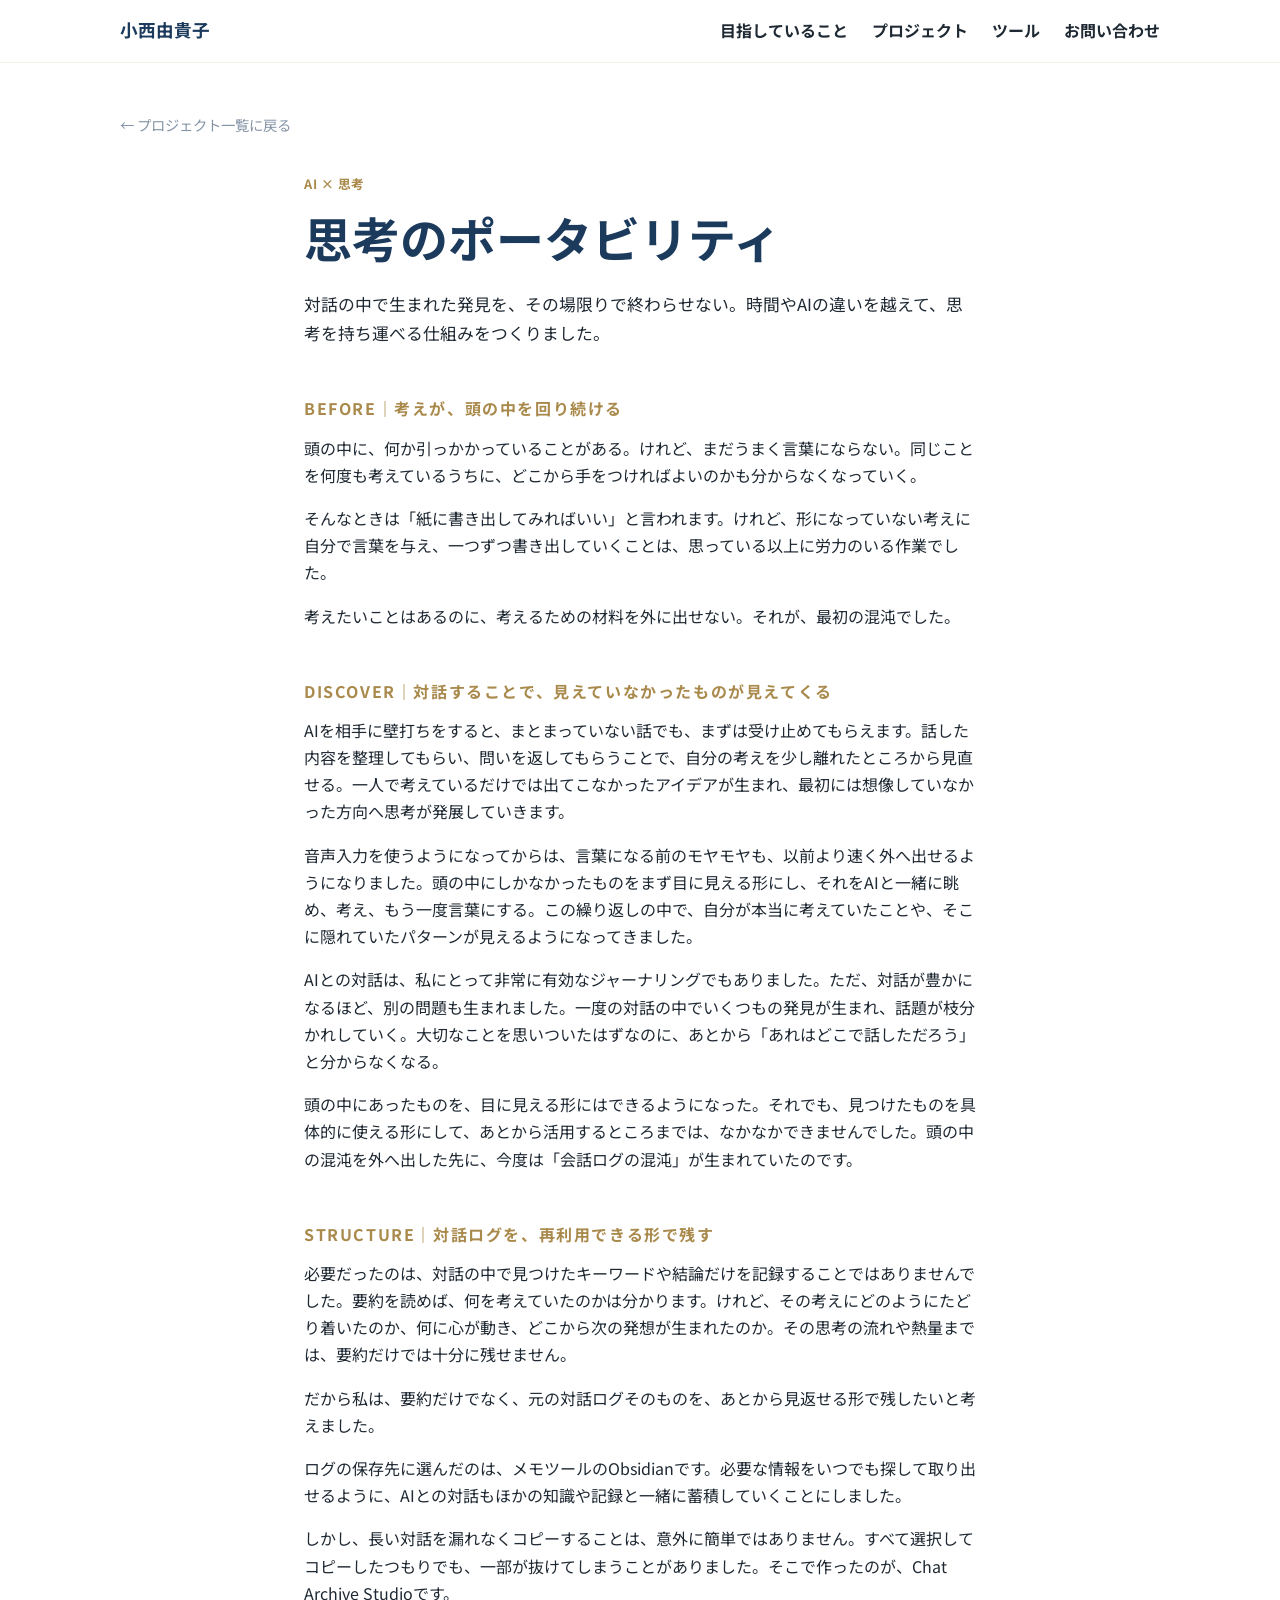
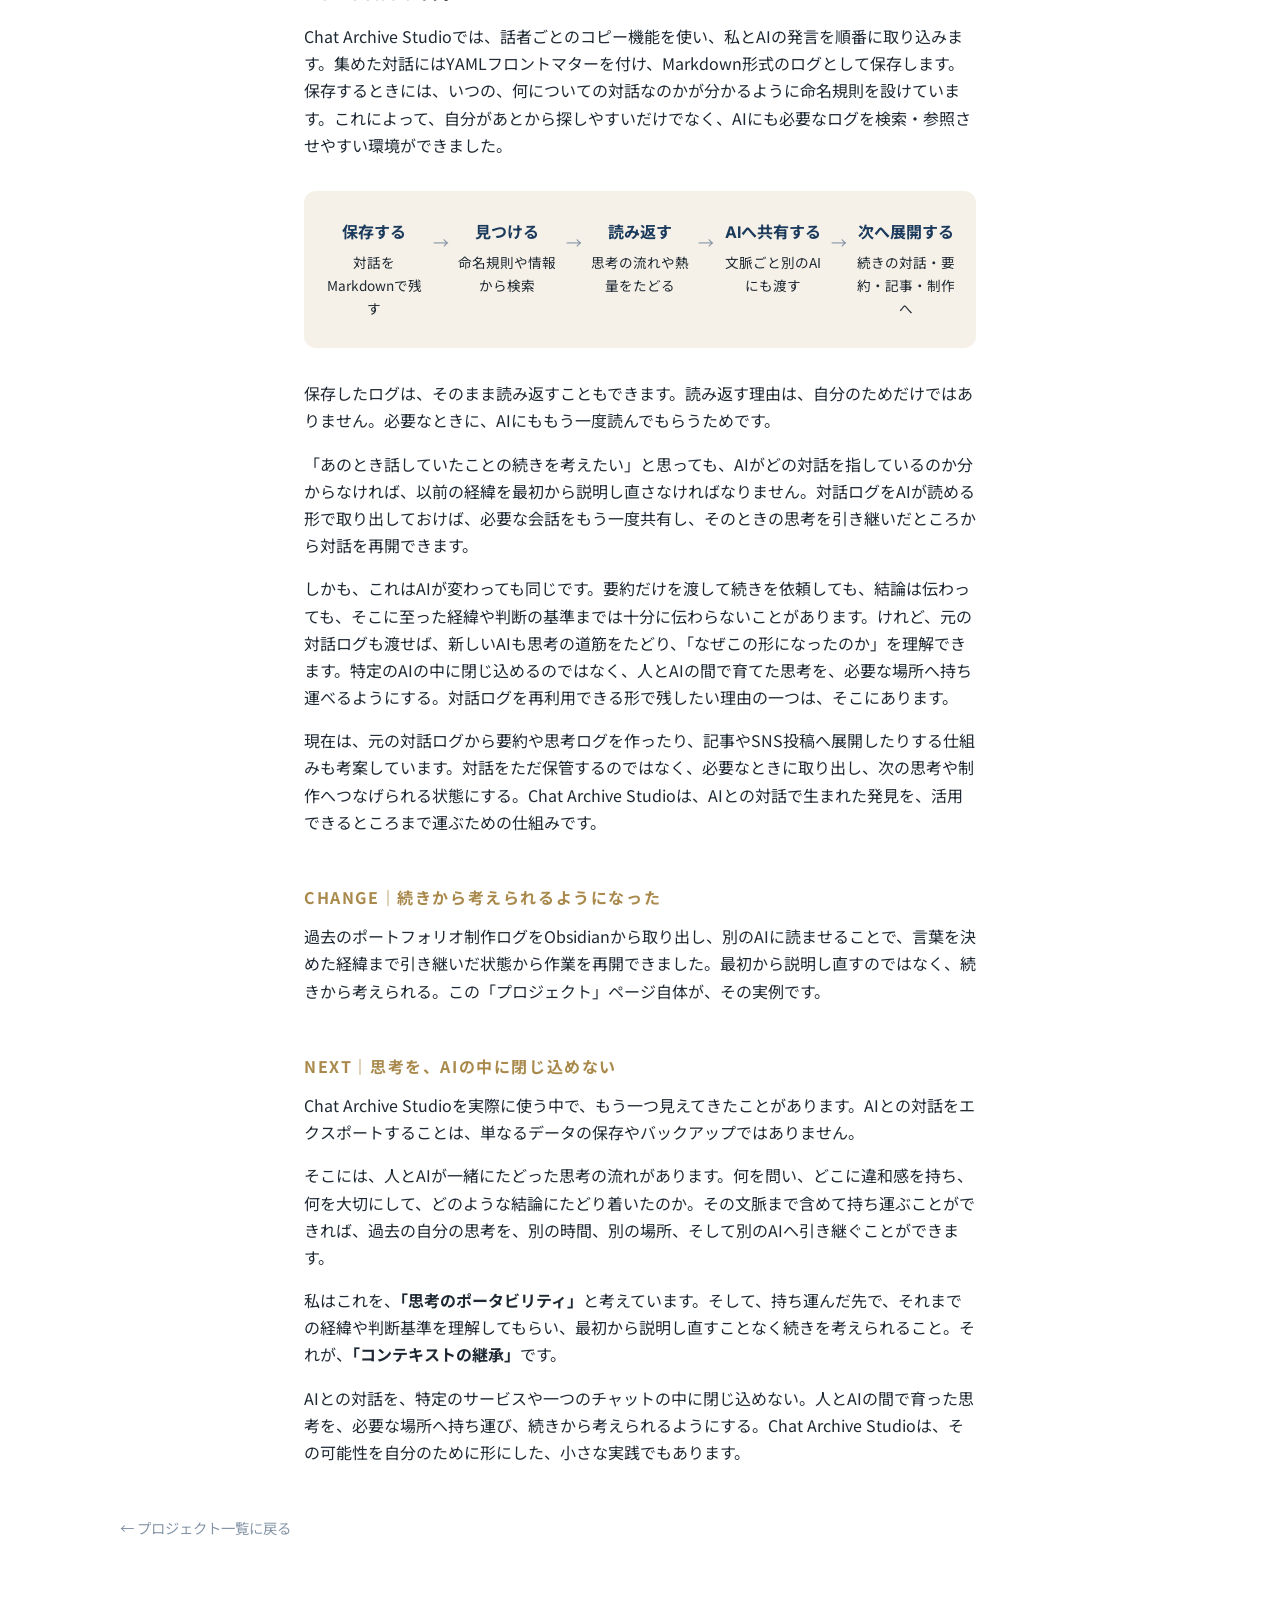
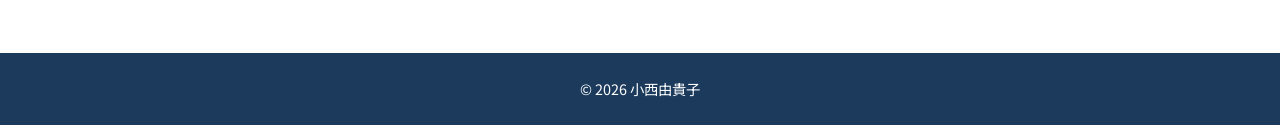
==== project-01.html @ 8c2e85bb "Initial commit: portfolio site" ====
<!DOCTYPE html>
<html lang="ja">
<head>
  <meta charset="UTF-8" />
  <meta name="viewport" content="width=device-width, initial-scale=1.0" />
  <title>思考のポータビリティ | 小西由貴子</title>
  <meta name="description" content="AIとの対話で生まれた発見を、その場限りで終わらせない。Chat Archive Studioで対話ログを再利用できる形に変え、思考を時間やAIの違いを越えて持ち運べるようにした実践の記録。" />

  <meta property="og:title" content="思考のポータビリティ | 小西由貴子" />
  <meta property="og:description" content="AIとの対話で生まれた発見を、その場限りで終わらせない。思考を時間やAIの違いを越えて持ち運べるようにした実践の記録。" />
  <meta property="og:type" content="article" />
  <meta name="twitter:card" content="summary_large_image" />

  <link rel="preconnect" href="https://fonts.googleapis.com" />
  <link rel="preconnect" href="https://fonts.gstatic.com" crossorigin />
  <link href="https://fonts.googleapis.com/css2?family=Inter:wght@700&family=Noto+Sans+JP:wght@400;700&display=swap" rel="stylesheet" />

  <link rel="stylesheet" href="styles.css" />
</head>
<body>
  <header class="site-header">
    <div class="container">
      <a href="index.html" class="logo">小西由貴子</a>
      <nav>
        <a href="index.html#vision">目指していること</a>
        <a href="index.html#projects">プロジェクト</a>
        <a href="index.html#tools">ツール</a>
        <a href="index.html#contact">お問い合わせ</a>
      </nav>
    </div>
  </header>

  <main>
    <section class="project-detail">
      <div class="container">
        <a href="index.html#projects" class="back-link">← プロジェクト一覧に戻る</a>

        <div class="project-detail-header">
          <span class="project-tag">AI × 思考</span>
          <h1>思考のポータビリティ</h1>
          <p class="lead">対話の中で生まれた発見を、その場限りで終わらせない。時間やAIの違いを越えて、思考を持ち運べる仕組みをつくりました。</p>
        </div>

        <div class="project-detail-body">

          <section>
            <p class="section-eyebrow">BEFORE｜考えが、頭の中を回り続ける</p>
            <p>頭の中に、何か引っかかっていることがある。けれど、まだうまく言葉にならない。同じことを何度も考えているうちに、どこから手をつければよいのかも分からなくなっていく。</p>
            <p>そんなときは「紙に書き出してみればいい」と言われます。けれど、形になっていない考えに自分で言葉を与え、一つずつ書き出していくことは、思っている以上に労力のいる作業でした。</p>
            <p>考えたいことはあるのに、考えるための材料を外に出せない。それが、最初の混沌でした。</p>
          </section>

          <section>
            <p class="section-eyebrow">DISCOVER｜対話することで、見えていなかったものが見えてくる</p>
            <p>AIを相手に壁打ちをすると、まとまっていない話でも、まずは受け止めてもらえます。話した内容を整理してもらい、問いを返してもらうことで、自分の考えを少し離れたところから見直せる。一人で考えているだけでは出てこなかったアイデアが生まれ、最初には想像していなかった方向へ思考が発展していきます。</p>
            <p>音声入力を使うようになってからは、言葉になる前のモヤモヤも、以前より速く外へ出せるようになりました。頭の中にしかなかったものをまず目に見える形にし、それをAIと一緒に眺め、考え、もう一度言葉にする。この繰り返しの中で、自分が本当に考えていたことや、そこに隠れていたパターンが見えるようになってきました。</p>
            <p>AIとの対話は、私にとって非常に有効なジャーナリングでもありました。ただ、対話が豊かになるほど、別の問題も生まれました。一度の対話の中でいくつもの発見が生まれ、話題が枝分かれしていく。大切なことを思いついたはずなのに、あとから「あれはどこで話しただろう」と分からなくなる。</p>
            <p>頭の中にあったものを、目に見える形にはできるようになった。それでも、見つけたものを具体的に使える形にして、あとから活用するところまでは、なかなかできませんでした。頭の中の混沌を外へ出した先に、今度は「会話ログの混沌」が生まれていたのです。</p>
          </section>

          <section>
            <p class="section-eyebrow">STRUCTURE｜対話ログを、再利用できる形で残す</p>
            <p>必要だったのは、対話の中で見つけたキーワードや結論だけを記録することではありませんでした。要約を読めば、何を考えていたのかは分かります。けれど、その考えにどのようにたどり着いたのか、何に心が動き、どこから次の発想が生まれたのか。その思考の流れや熱量までは、要約だけでは十分に残せません。</p>
            <p>だから私は、要約だけでなく、元の対話ログそのものを、あとから見返せる形で残したいと考えました。</p>
            <p>ログの保存先に選んだのは、メモツールのObsidianです。必要な情報をいつでも探して取り出せるように、AIとの対話もほかの知識や記録と一緒に蓄積していくことにしました。</p>
            <p>しかし、長い対話を漏れなくコピーすることは、意外に簡単ではありません。すべて選択してコピーしたつもりでも、一部が抜けてしまうことがありました。そこで作ったのが、Chat Archive Studioです。</p>
            <p>Chat Archive Studioでは、話者ごとのコピー機能を使い、私とAIの発言を順番に取り込みます。集めた対話にはYAMLフロントマターを付け、Markdown形式のログとして保存します。保存するときには、いつの、何についての対話なのかが分かるように命名規則を設けています。これによって、自分があとから探しやすいだけでなく、AIにも必要なログを検索・参照させやすい環境ができました。</p>

            <div class="flow-grid" aria-label="対話ログの活用フロー">
              <div class="flow-step">
                <h4>保存する</h4>
                <p>対話をMarkdownで残す</p>
              </div>
              <span class="flow-arrow" aria-hidden="true">→</span>
              <div class="flow-step">
                <h4>見つける</h4>
                <p>命名規則や情報から検索</p>
              </div>
              <span class="flow-arrow" aria-hidden="true">→</span>
              <div class="flow-step">
                <h4>読み返す</h4>
                <p>思考の流れや熱量をたどる</p>
              </div>
              <span class="flow-arrow" aria-hidden="true">→</span>
              <div class="flow-step">
                <h4>AIへ共有する</h4>
                <p>文脈ごと別のAIにも渡す</p>
              </div>
              <span class="flow-arrow" aria-hidden="true">→</span>
              <div class="flow-step">
                <h4>次へ展開する</h4>
                <p>続きの対話・要約・記事・制作へ</p>
              </div>
            </div>

            <p>保存したログは、そのまま読み返すこともできます。読み返す理由は、自分のためだけではありません。必要なときに、AIにももう一度読んでもらうためです。</p>
            <p>「あのとき話していたことの続きを考えたい」と思っても、AIがどの対話を指しているのか分からなければ、以前の経緯を最初から説明し直さなければなりません。対話ログをAIが読める形で取り出しておけば、必要な会話をもう一度共有し、そのときの思考を引き継いだところから対話を再開できます。</p>
            <p>しかも、これはAIが変わっても同じです。要約だけを渡して続きを依頼しても、結論は伝わっても、そこに至った経緯や判断の基準までは十分に伝わらないことがあります。けれど、元の対話ログも渡せば、新しいAIも思考の道筋をたどり、「なぜこの形になったのか」を理解できます。特定のAIの中に閉じ込めるのではなく、人とAIの間で育てた思考を、必要な場所へ持ち運べるようにする。対話ログを再利用できる形で残したい理由の一つは、そこにあります。</p>
            <p>現在は、元の対話ログから要約や思考ログを作ったり、記事やSNS投稿へ展開したりする仕組みも考案しています。対話をただ保管するのではなく、必要なときに取り出し、次の思考や制作へつなげられる状態にする。Chat Archive Studioは、AIとの対話で生まれた発見を、活用できるところまで運ぶための仕組みです。</p>
          </section>

          <section>
            <p class="section-eyebrow">CHANGE｜続きから考えられるようになった</p>
            <p>過去のポートフォリオ制作ログをObsidianから取り出し、別のAIに読ませることで、言葉を決めた経緯まで引き継いだ状態から作業を再開できました。最初から説明し直すのではなく、続きから考えられる。この「プロジェクト」ページ自体が、その実例です。</p>
          </section>

          <section>
            <p class="section-eyebrow">NEXT｜思考を、AIの中に閉じ込めない</p>
            <p>Chat Archive Studioを実際に使う中で、もう一つ見えてきたことがあります。AIとの対話をエクスポートすることは、単なるデータの保存やバックアップではありません。</p>
            <p>そこには、人とAIが一緒にたどった思考の流れがあります。何を問い、どこに違和感を持ち、何を大切にして、どのような結論にたどり着いたのか。その文脈まで含めて持ち運ぶことができれば、過去の自分の思考を、別の時間、別の場所、そして別のAIへ引き継ぐことができます。</p>
            <p>私はこれを、<strong>「思考のポータビリティ」</strong>と考えています。そして、持ち運んだ先で、それまでの経緯や判断基準を理解してもらい、最初から説明し直すことなく続きを考えられること。それが、<strong>「コンテキストの継承」</strong>です。</p>
            <p>AIとの対話を、特定のサービスや一つのチャットの中に閉じ込めない。人とAIの間で育った思考を、必要な場所へ持ち運び、続きから考えられるようにする。Chat Archive Studioは、その可能性を自分のために形にした、小さな実践でもあります。</p>
          </section>

        </div>

        <a href="index.html#projects" class="back-link">← プロジェクト一覧に戻る</a>
      </div>
    </section>
  </main>

  <footer class="site-footer">
    <div class="container">
      <p>© 2026 小西由貴子</p>
    </div>
  </footer>
</body>
</html>
---- styles.css ----
/* ==========================================================
   AI導入支援ポートフォリオ v1
   ブランドガイド: ../brand-guidelines/ai導入支援ポートフォリオ-v1.md
   ========================================================== */

:root {
  --color-gold: #C9A961;
  --color-gold-dark: #A98A4C;
  --color-slate: #8494A6;
  --color-navy: #1B3A5C;
  --color-white: #FFFFFF;
  --color-bg-soft: #F5F1E8;
  --color-text: #1F2933;

  --font-heading: 'Inter', 'Noto Sans JP', sans-serif;
  --font-body: 'Noto Sans JP', sans-serif;

  --max-width: 1080px;
}

* {
  box-sizing: border-box;
}

html {
  scroll-behavior: smooth;
}

body {
  margin: 0;
  font-family: var(--font-body);
  font-size: 16px;
  line-height: 1.7;
  color: var(--color-text);
  background: var(--color-white);
}

h1, h2, h3 {
  font-family: var(--font-heading);
  font-weight: 700;
  line-height: 1.4;
  margin: 0 0 0.6em;
}

h1 { font-size: clamp(1.8rem, 4vw + 1rem, 3rem); }
h2 { font-size: clamp(1.5rem, 2.5vw + 1rem, 2.25rem); }
h3 { font-size: clamp(1.1rem, 1.5vw + 1rem, 1.5rem); }

p {
  margin: 0 0 1em;
}

.container {
  max-width: var(--max-width);
  margin: 0 auto;
  padding: 0 1.25rem;
}

.sp-only {
  display: inline;
}
@media (min-width: 768px) {
  .sp-only { display: none; }
}

/* ボタン */
.btn-primary {
  display: inline-block;
  background: var(--color-gold);
  color: var(--color-navy);
  text-decoration: none;
  font-weight: 700;
  padding: 0.75rem 1.75rem;
  border-radius: 999px;
  transition: box-shadow 0.2s ease;
  min-height: 44px;
  line-height: 1.3;
}
.btn-primary:hover,
.btn-primary:focus-visible {
  box-shadow: 0 4px 14px rgba(27, 58, 92, 0.3);
}
.btn-lg {
  font-size: 1.05rem;
  padding: 0.9rem 2.25rem;
}

/* ヘッダー */
.site-header {
  border-bottom: 1px solid var(--color-bg-soft);
  padding: 1rem 0;
}
.site-header .container {
  display: flex;
  align-items: center;
  justify-content: space-between;
  flex-wrap: wrap;
  gap: 0.75rem;
}
.logo {
  font-family: var(--font-heading);
  font-weight: 700;
  color: var(--color-navy);
  text-decoration: none;
  font-size: 1.1rem;
}
.site-header nav {
  display: flex;
  gap: 1.5rem;
}
.site-header nav a {
  color: var(--color-text);
  text-decoration: none;
  font-weight: 700;
}
.site-header nav a:hover {
  color: var(--color-navy);
  text-decoration: underline;
}

/* Hero */
.hero {
  background: var(--color-bg-soft);
  padding: 4rem 0 2rem;
  overflow: hidden;
}
.hero-inner {
  display: flex;
  flex-direction: column;
  align-items: center;
  gap: 2.5rem;
}
@media (min-width: 900px) {
  .hero-inner {
    flex-direction: row;
    gap: 3rem;
  }
  .hero-text {
    flex: 0 0 40%;
  }
  .hero-visual {
    flex: 1 1 60%;
  }
}
.hero-text {
  text-align: center;
}
@media (min-width: 900px) {
  .hero-text {
    text-align: left;
  }
}
.hero h1 {
  color: var(--color-navy);
  letter-spacing: 0.02em;
}
.hero-lead {
  font-size: 1.05rem;
  font-weight: 700;
  color: var(--color-navy);
  margin: 0 0 1rem;
}
.hero .sub {
  font-size: 1rem;
  max-width: 32em;
  margin: 0 auto 1.5rem;
}
@media (min-width: 900px) {
  .hero .sub {
    margin: 0 0 1.5rem;
  }
}
.hero-name {
  font-weight: 700;
  color: var(--color-navy);
  margin: 0 0 1.5rem;
}
.hero-visual {
  width: 100%;
  max-width: 640px;
}
.hero-visual svg {
  width: 100%;
  height: auto;
  display: block;
}
.hero-scroll {
  display: flex;
  flex-direction: column;
  align-items: center;
  gap: 0.25rem;
  width: fit-content;
  margin: 2.5rem auto 0;
  color: var(--color-slate);
  text-decoration: none;
  font-size: 0.75rem;
  letter-spacing: 0.1em;
  text-transform: uppercase;
}
.hero-scroll:hover {
  color: var(--color-navy);
}

/* コンセプト */
.concept {
  background: var(--color-white);
  padding: 4rem 0;
}
.concept-flow {
  display: flex;
  flex-direction: column;
  align-items: center;
  gap: 1.5rem;
}
@media (min-width: 900px) {
  .concept-flow {
    flex-direction: row;
    align-items: flex-start;
    justify-content: space-between;
    gap: 0.5rem;
  }
}
.concept-step {
  text-align: center;
  max-width: 14em;
}
.concept-dot {
  display: inline-block;
  width: 12px;
  height: 12px;
  border-radius: 50%;
  background: var(--color-navy);
  margin-bottom: 0.75rem;
}
.concept-step:last-child .concept-dot {
  background: var(--color-gold);
}
.concept-step h3 {
  color: var(--color-navy);
  margin-bottom: 0.4em;
}
.concept-step p {
  font-size: 0.9rem;
  color: var(--color-text);
  margin: 0;
}
.concept-arrow {
  color: var(--color-slate);
  font-size: 1.1rem;
  transform: rotate(90deg);
}
@media (min-width: 900px) {
  .concept-arrow {
    transform: none;
    margin-top: 0.4rem;
  }
}

/* 目指していること */
.vision {
  background: var(--color-white);
  padding: 4rem 0;
}
.vision-inner {
  max-width: 34em;
  margin: 0 auto;
}
.section-eyebrow {
  font-size: 0.75rem;
  font-weight: 700;
  letter-spacing: 0.1em;
  text-transform: uppercase;
  color: var(--color-gold-dark);
  margin: 0 0 0.75rem;
}
.vision-inner h2 {
  color: var(--color-navy);
  margin-bottom: 1.5rem;
}
.vision-inner p {
  font-size: 1rem;
}

/* 何者か */
.who {
  padding: 4rem 0;
}
.who h2 {
  text-align: center;
  margin-bottom: 2.5rem;
}
.who-grid {
  display: grid;
  grid-template-columns: 1fr;
  gap: 1.5rem;
}
@media (min-width: 768px) {
  .who-grid {
    grid-template-columns: repeat(3, 1fr);
  }
}
.who-card {
  background: var(--color-white);
  border: 1px solid var(--color-bg-soft);
  border-radius: 12px;
  padding: 1.75rem;
}
.who-card h3 {
  color: var(--color-gold-dark);
}
.who-card p {
  margin: 0;
}

/* プロジェクト */
.projects {
  background: var(--color-white);
  padding: 4rem 0;
}
.projects h2 {
  color: var(--color-navy);
  max-width: 24em;
  margin-bottom: 2.5rem;
}
.project-grid {
  display: grid;
  grid-template-columns: 1fr;
  gap: 1.5rem;
}
@media (min-width: 768px) {
  .project-grid {
    grid-template-columns: repeat(2, 1fr);
  }
}
.project-card {
  background: var(--color-white);
  border: 1px solid var(--color-bg-soft);
  border-radius: 12px;
  padding: 1.75rem;
  box-shadow: 0 2px 12px rgba(27, 58, 92, 0.06);
  display: flex;
  flex-direction: column;
  gap: 0.5rem;
}
.project-tag {
  display: inline-block;
  align-self: flex-start;
  font-size: 0.75rem;
  font-weight: 700;
  letter-spacing: 0.04em;
  color: var(--color-gold-dark);
  margin-bottom: 0.25rem;
}
.project-card h3 {
  color: var(--color-navy);
  margin-bottom: 0.3em;
}
.project-card p {
  margin: 0;
  flex: 1;
}
.project-link {
  align-self: flex-start;
  margin-top: 0.75rem;
  color: var(--color-navy);
  font-weight: 700;
  text-decoration: none;
}
.project-link:hover,
.project-link:focus-visible {
  text-decoration: underline;
}
.project-card--pending {
  background: transparent;
  border: 1px dashed rgba(27, 58, 92, 0.3);
  box-shadow: none;
}
.project-card--pending p {
  color: var(--color-slate);
}

/* ツール */
.works {
  background: var(--color-bg-soft);
  padding: 4rem 0;
}
.works .section-eyebrow {
  text-align: center;
}
.works h2 {
  text-align: center;
  margin-bottom: 2.5rem;
}
.works-grid {
  display: grid;
  grid-template-columns: 1fr;
  gap: 1.25rem;
}
@media (min-width: 640px) {
  .works-grid {
    grid-template-columns: repeat(2, 1fr);
  }
}
@media (min-width: 1000px) {
  .works-grid {
    grid-template-columns: repeat(4, 1fr);
  }
}
.work-card {
  background: var(--color-navy);
  color: var(--color-white);
  border-radius: 12px;
  padding: 1.5rem;
  min-height: 160px;
  display: flex;
  flex-direction: column;
  gap: 0.5rem;
}
.work-card h3 {
  color: var(--color-white);
  margin-bottom: 0.3em;
}
.work-card p {
  margin: 0;
  font-size: 0.95rem;
  opacity: 0.9;
}
.work-tag {
  display: inline-block;
  align-self: flex-start;
  background: var(--color-gold);
  color: var(--color-navy);
  font-size: 0.75rem;
  font-weight: 700;
  padding: 0.25rem 0.6rem;
  border-radius: 999px;
}
.work-card--pending {
  background: transparent;
  border: 1px dashed rgba(27, 58, 92, 0.4);
  color: var(--color-navy);
  align-items: center;
  justify-content: center;
  min-height: 100px;
}
.work-card--pending .work-tag {
  background: transparent;
  color: var(--color-navy);
  border: 1px solid var(--color-navy);
}

/* プロジェクト詳細ページ */
.project-detail {
  padding: 3rem 0 5rem;
}
.project-detail .back-link {
  display: inline-block;
  color: var(--color-slate);
  text-decoration: none;
  font-size: 0.9rem;
  margin-bottom: 2rem;
}
.project-detail .back-link:hover {
  color: var(--color-navy);
}
.project-detail-header {
  max-width: 42em;
  margin: 0 auto 3rem;
}
.project-detail-header .project-tag {
  font-size: 0.8rem;
}
.project-detail-header h1 {
  color: var(--color-navy);
  margin: 0.5rem 0 1rem;
}
.project-detail-header .lead {
  font-size: 1.05rem;
  color: var(--color-text);
}
.project-detail-body {
  max-width: 42em;
  margin: 0 auto;
}
.project-detail-body section {
  margin-bottom: 3rem;
}
.project-detail-body .section-eyebrow {
  display: block;
}
.project-detail-body h2,
.project-detail-body h3 {
  color: var(--color-navy);
  margin-bottom: 1rem;
}
.project-detail-body h3 {
  font-size: 1.05rem;
}
.project-detail-body p {
  font-size: 1rem;
}
.project-detail-body ul {
  margin: 0 0 1em;
  padding-left: 1.4em;
}
.project-detail-body li {
  margin-bottom: 0.4em;
}

/* 活用フロー */
.flow-grid {
  display: flex;
  flex-direction: column;
  gap: 1.25rem;
  margin: 2rem 0;
  padding: 1.75rem;
  background: var(--color-bg-soft);
  border-radius: 12px;
}
@media (min-width: 900px) {
  .flow-grid {
    flex-direction: row;
    align-items: flex-start;
    gap: 0.5rem;
    padding: 1.75rem 1.25rem;
  }
}
.flow-step {
  flex: 1;
  text-align: center;
}
.flow-step h4 {
  font-family: var(--font-heading);
  color: var(--color-navy);
  font-size: 1rem;
  margin: 0 0 0.3em;
}
.flow-step p {
  font-size: 0.85rem;
  color: var(--color-text);
  margin: 0;
}
.flow-arrow {
  display: block;
  text-align: center;
  color: var(--color-slate);
  transform: rotate(90deg);
}
@media (min-width: 900px) {
  .flow-arrow {
    transform: none;
    margin-top: 0.6rem;
  }
}

/* 連絡先 */
.contact {
  padding: 4rem 0;
  text-align: center;
}
.contact h2 {
  max-width: 30em;
  margin: 0 auto 2rem;
}

/* フッター */
.site-footer {
  background: var(--color-navy);
  color: var(--color-white);
  padding: 1.5rem 0;
  text-align: center;
  font-size: 0.9rem;
}
.site-footer p {
  margin: 0;
}
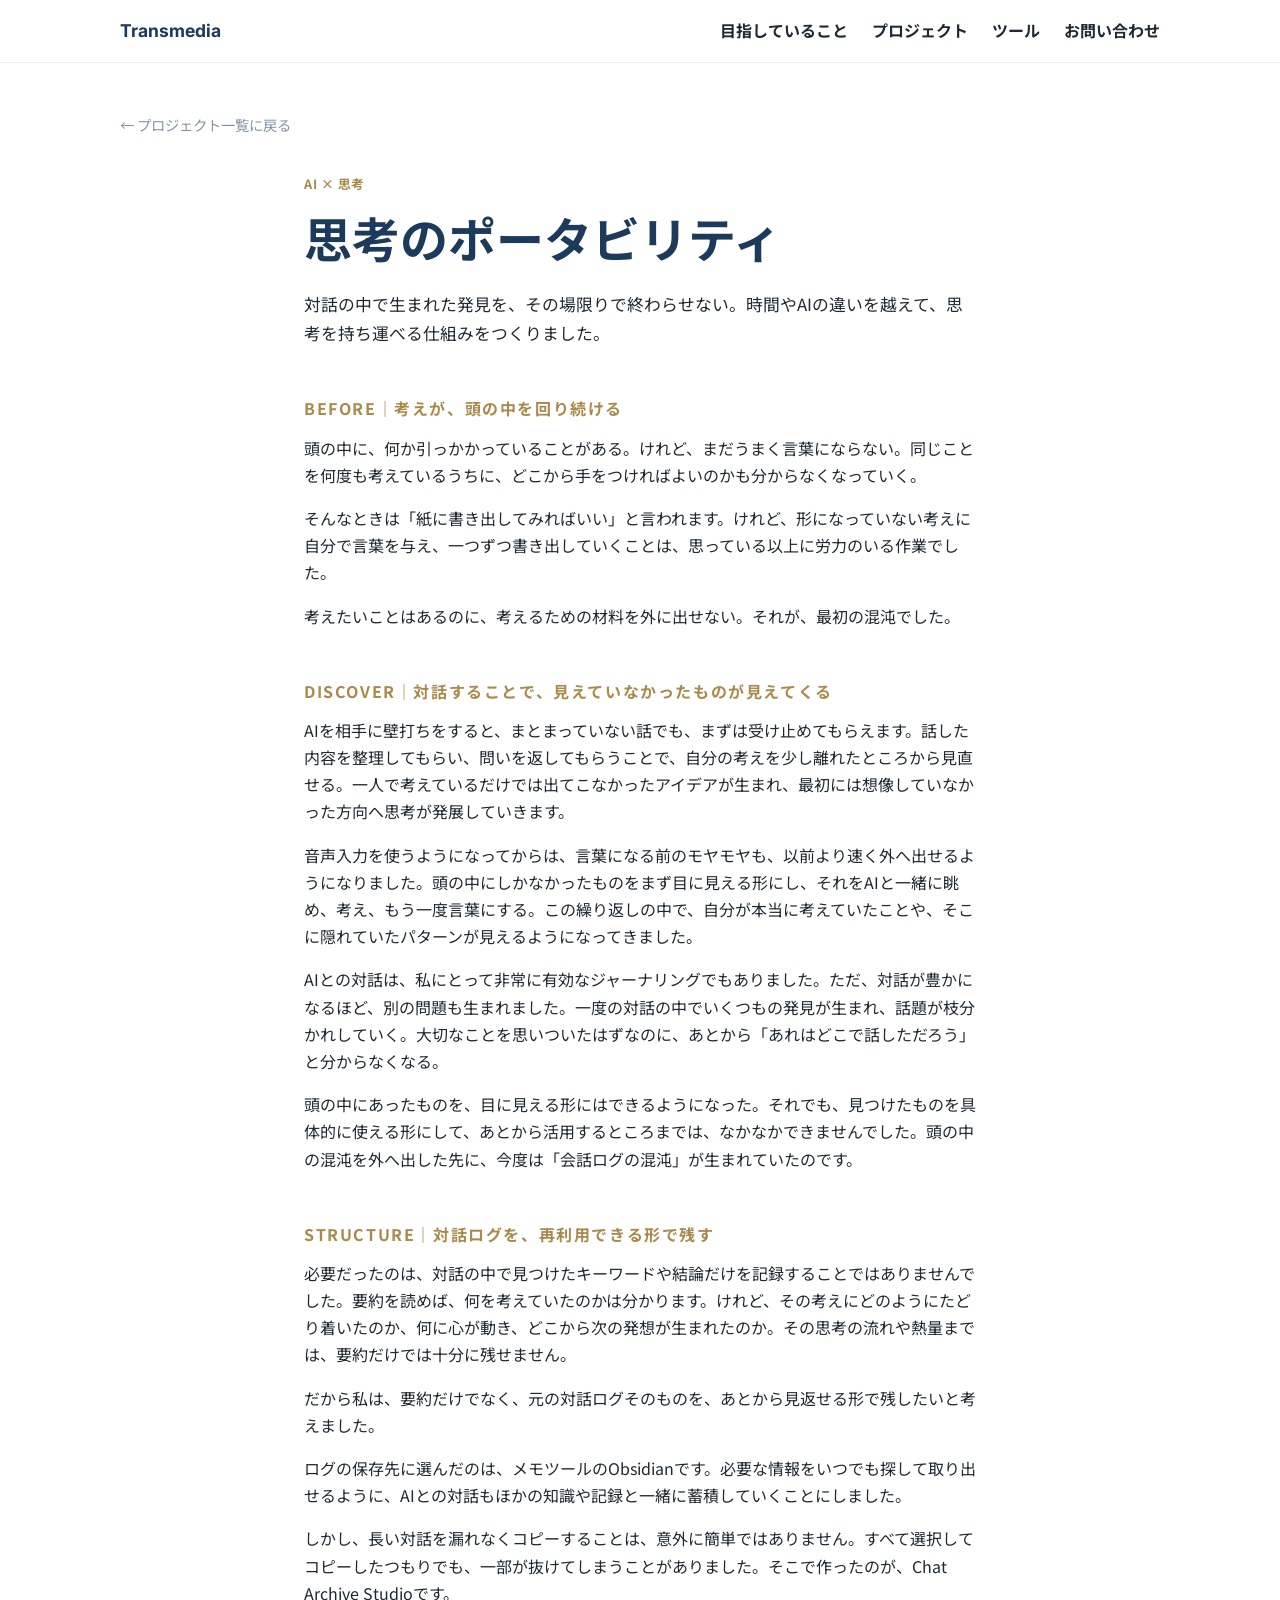
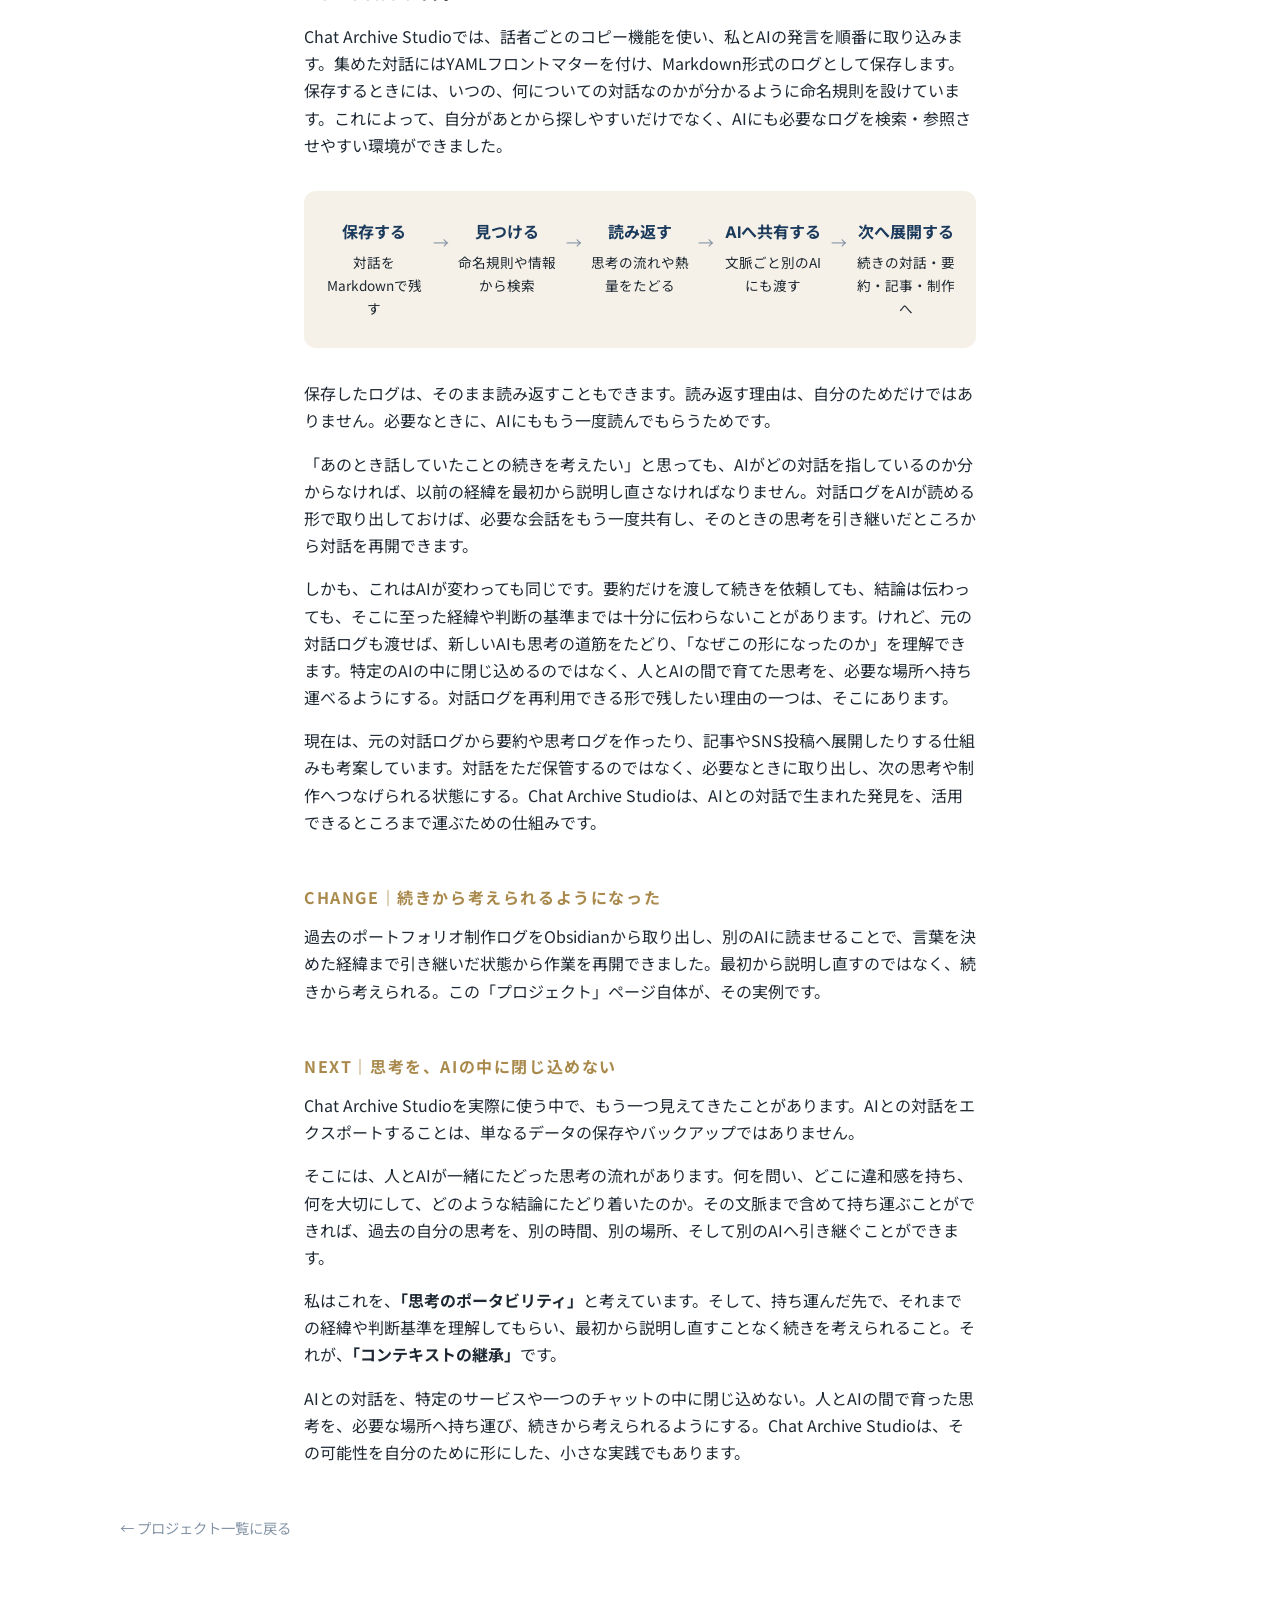
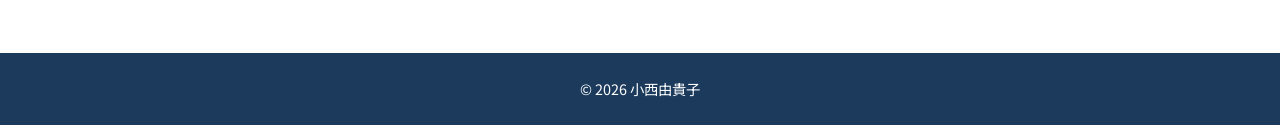
==== commit 46daedae: "Update CONTACT section copy and rebrand header logo to Transmedia" ====
--- a/project-01.html
+++ b/project-01.html
@@ -20,7 +20,7 @@
 <body>
   <header class="site-header">
     <div class="container">
-      <a href="index.html" class="logo">小西由貴子</a>
+      <a href="index.html" class="logo">Transmedia</a>
       <nav>
         <a href="index.html#vision">目指していること</a>
         <a href="index.html#projects">プロジェクト</a>
--- a/styles.css
+++ b/styles.css
@@ -560,7 +560,14 @@
 }
 .contact h2 {
   max-width: 30em;
-  margin: 0 auto 2rem;
+  margin: 0 auto 1.25rem;
+}
+.contact p {
+  max-width: 30em;
+  margin: 0 auto 1em;
+}
+.contact a {
+  margin-top: 1rem;
 }
 
 /* フッター */
